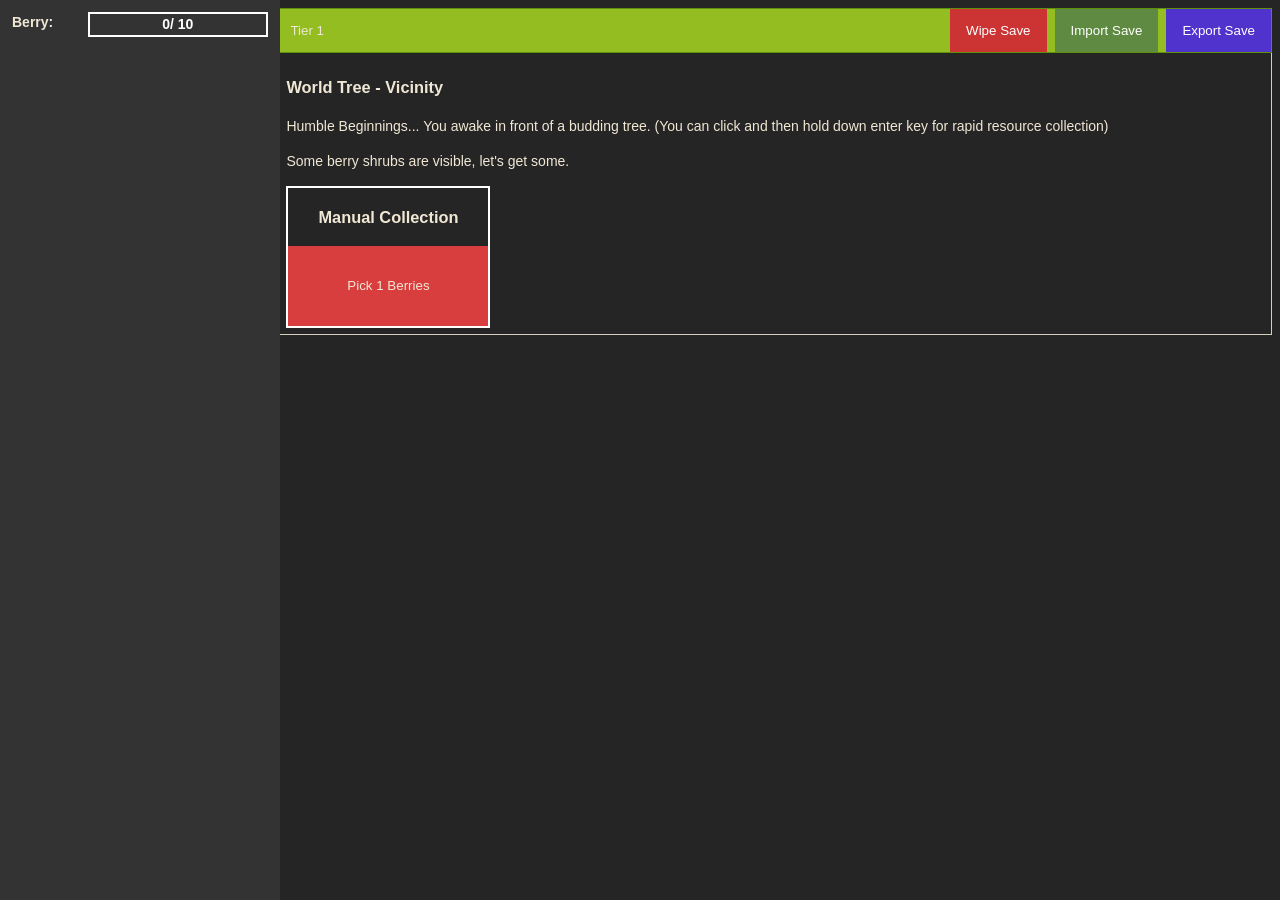
==== index.html @ 1d1f6457 "resource icon bar overhaul conquest disabled until rework done" ====
<!DOCTYPE html>
<html lang="en">
<head>
    <meta charset="UTF-8">
    <meta name="viewport" content="width=device-width, initial-scale=1.0">
    <title>Idle Prototype 0.4.0</title>
    <link rel="stylesheet" href="./css/main.css">
</head>
<body>
    <div id="notification" style="
    display:none;
    position:fixed;
    top:20px;
    left:50%;
    transform:translateX(-50%);
    background:#222;
    color:#fff;
    padding:10px 24px;
    border-radius:6px;
    font-size:1.1em;
    z-index:1000;
    box-shadow:0 2px 8px rgba(0,0,0,0.2);
    transition:opacity 0.3s;">
        <span id="notification-message"></span>
        <button id="notification-close" style="margin-left:10px;">&times;</button>
    </div>
    <div class="icon-bar" id="res_bar">
        
    </div>

    <div class="main">
        <div class="tab">
            <button class="tablinks" onclick="openTab(event, 'Tier_1')" id="defaultTab">Tier 1</button>
            <button class="tablinks" onclick="openTab(event, 'Heroes')" id="heroTab" style="display: none;">Heroes</button>
            <button class="tablinks" onclick="openTab(event, 'Conquest')" style="display: none;">Conquest</button>
            <button class="tablinks" onclick="openTab(event, 'TechTree')" id="techTreeTab" style="display: none;">Tech Tree</button>
            <button id="export_save_btn" onclick="export_save()" style="float:right; background:rgb(79, 51, 204); color:#fff; margin-left:8px;">Export Save</button>
            <button id="import_save_btn" onclick="import_save()" style="float:right; background:rgb(94, 138, 66); color:#fff; margin-left:8px;">Import Save</button>
            <button id="wipe_save_btn" onclick="wipe_save()" style="float:right; background:#c33; color:#fff;">Wipe Save</button>
        </div>

        <div id="Tier_1" class="tabcontent">
            <h3>World Tree - Vicinity</h3>
            <p>Humble Beginnings... You awake in front of a budding tree. (You can click and then hold down enter key for rapid resource collection)</p>
            <p>Some berry shrubs are visible, let's get some.</p>
            <div class="tier-action-bar-list">
            <div class="action-bar">
                <h3>Manual Collection</h3>
                <button class="berryButton unlockable" id="berry_add" onclick="gain_resource('berry', berry.act_rate + berry.bonuses.act_rate)" style="display: none;">Pick 1 Berries</button>
                <button class="logButton unlockable" id="log_add" onclick="gain_resource('log', log.act_rate + log.bonuses.act_rate)" style="display: none;">Pick 1 Twig(s)</button>
                <button class="ilarunButton unlockable" id="ilarun_add" onclick="buy_pop('ilarun', 1)" style="display: none;">Host 1 Ilarun(s)<br>(Cost: 100 Berries)</button>
                <button class="ashElfButton unlockable" id="ash_elf_add" onclick="buy_pop('ash_elf', 1)" style="display: none;">Host 1 Ash Elf<br>(Cost: 100 Berries & Logs)</button>
            </div>
            <div class="action-bar unlockable" style="display: none;" id="building_action_bar">
                <h3>Buildings</h3>
                <button class="berryButton unlockable" id="berry_storage_add" style="display: none;" onclick="buy_building('berry_basket', 1)">Make Berry Basket (T1/Cost:10 Logs)</button>
                <button class="berryButton unlockable" id="berry_storage_2_add" style="display: none;" onclick="buy_building('granary', 1)">Build Granary (T1.5/Cost:75 Logs)</button>
                <button class="logButton unlockable" id="log_storage_add" style="display: none;" onclick="buy_building('log_stack', 1)">Set Log Stack (T1/Cost:10 Berries)</button>
                <button class="logButton unlockable" id="log_storage_2_add" style="display: none;" onclick="buy_building('lumber_yard', 1)">Build Lumber Yard (T1.5/Cost:75 Berries)</button>
                <button class="ilarunButton unlockable" id="ilarun_storage_add" style="display: none;" onclick="buy_building('warren', 1)">Dig Ilarun Warren (T1/Cost:100 Logs)</button>
                <button class="ilarunButton unlockable" id="ilarun_storage_2_add" style="display: none;" onclick="buy_building('hamlet', 1)" style="display: none;">Establish Hamlet (T1.5/Cost:125 Berries & Logs)</button>
                <button class="ashElfButton unlockable" id="ash_elf_storage_add" style="display: none;" onclick="buy_building('ashen_abode', 1)" style="display: none;">Build Ashen Abode (T1/Cost:25 Logs & 5 Ash Pottery)</button>
                <button class="ashPotteryButton unlockable" id="ash_pottery_storage_add" style="display: none;" onclick="buy_building('ash_market', 1)" style="display: none;">Establish Ash Market (T1/Cost:10 Berry Cider)</button>
                <button class="berryCiderButton unlockable" id="berry_cider_storage_add" style="display: none;" onclick="buy_building('cellar', 1)" style="display: none;">Dig Cellar (T1/Cost:10 Ash Pottery)</button>
            </div>
            <div class="action-bar unlockable" style="display: none;" id="ilarun_action_bar">
                <h3>Ilaruns</h3>
                <button class="berryButton unlockable" id="berry_worker_add" style="display: none;" onclick="buy_pop('forager', 1)">Train Forager (T1/Cost:100 Berries / 1 Ilarun)</button>
                <button class="logButton unlockable" id="log_worker_add" style="display: none;" onclick="buy_pop('logger', 1)">Train Logger (T1/Cost:100 Logs / 1 Ilarun)</button>
                <button class="ilarunButton unlockable" id="berry_worker_remove" style="display: none;" onclick="sell_pop('forager', 1)">Dismiss Forager (No Refund!)</button>
                <button class="ilarunButton unlockable" id="log_worker_remove" style="display: none;" onclick="sell_pop('logger', 1)">Dismiss Logger (No Refund!)</button>
                <button class="influenceButton unlockable" id="baroness_add" style="display: none;" onclick="buy_pop('baroness', 1)">Elect Baroness (T1/Cost:250 Berries & 100 Logs)</button>
            </div>
            <div class="action-bar unlockable" style="display: none;" id="ash_elf_action_bar">
                <h3>Ash Elves</h3>
                <button class="berryCiderButton" id="berry_cider_worker_add" style="display: block;" onclick="buy_pop('berrybrewer', 1)">Train Berry Brewer (T1/Cost:200 Berries / 1 Ash Elf)</button>
                <button class="ashPotteryButton" id="ash_pottery_worker_add" style="display: block;" onclick="buy_pop('ashcrafter', 1)">Train Ash Crafter (T1/Cost:200 Logs / 1 Ash Elf)</button>
                <button class="ashElfButton" id="berry_cider_worker_remove" style="display: block;" onclick="sell_pop('berrybrewer', 1)">Dismiss Berry Brewer (No Refund!)</button>
                <button class="ashElfButton" id="ash_pottery_worker_remove" style="display: block;" onclick="sell_pop('ashcrafter', 1)">Dismiss Ash Crafter (No Refund!)</button>
                <button class="influenceButton" id="ashen_maiden_add" style="display: block;" onclick="buy_pop('ashen_maiden', 1)">Elect Ashen Maiden (T1/Cost:100 Berries, 250 Logs, 10 Berry Cider, 10 Ash Pottery)</button>
            </div>
            </div>
            <div class="unlockable" id="log_harvest" style="display: none;">
                <h3>Of Baskets and Stacks</h3>
                <p>Your hands are full of berries... we need to make some permanent storages.</p>
            </div>
            <div class="unlockable" id="tier1_2_storage" style="display: none;">
                <h3>Not enough mine- I mean storage space</h3>
                <p>We can't hold all our resources with just baskets and stacks, we need a proper space!</p>
            </div>
            <div class="unlockable" id="ilarun_recruit" style="display: none;">
                <h3>Ilaruns</h3>
                <p><span class="ilaruns">40</span>% of the Ilarun's total population can work. You can maintain <span class="ilaruns">1</span> Ilarun Baroness per <span class="ilaruns">10</span> workers cap (Without modifiers).</p>
                <p>Each idle Ilarun consumes <span class="berry">0.1 Berries per second</span>, each worker Ilarun consumes <span class="berry">0.25 Berries per second</span>. Each idle Ilarun produces 0.01 Ilarun per second.</p> 
            </div>
            <div class="unlockable" id="baroness_tech" style="display: none;">
                <h3>A matter of prestige</h3>
                <p>With a small community forming, the Ilaruns elected their own subleader of sorts. They also start to expand the community on their own as well!</p>
                <p><span class="influence">Influence</span> is used to unlock more complex features and upgrade existing ones. One of the features currently available to you is hiring heroes.</p>
            </div>
            <div class="unlockable" id="ash_elf" style="display: none;">
                <h3>Ash Elves Join</h3>
                <p>With Leyliasion reclaimed, a group of pale ash skinned elves join your growing settlement.</p>
                <p><span class="ashelf">50</span>% of the Ash Elf's total population can work. You can maintain <span class="ashelf">1</span> Ash Elf Maiden per <span class="ashelf">12</span> workers cap (Without modifiers).</p>
                <p>Each idle Ash Elf consumes <span class="berry">0.2 Berries</span> and <span class="log">0.1 Logs</span> per second.</p>
                <p>Upkeep for each worker type is as follows:</p>
                <p></p> 
            </div>
        </div>

        <div id="Heroes" class="tabcontent">
            <h2>Retinue Management</h2>
            <p>In here, you may hire, train or level up your heroes. Heroes usually require influence or some kind of threshold to advance/hire.
                One of the first heroes you can hire is Cilia, the Bunny Knight. Each hero also has "color affinity". Heroes with allied
                color affinity will unlock synergy bonuses and such! Doesn't mean you can't just go on and unlock everything still. However heroes
                require hefty influence investment, so make them count.
            </p>
            <p>Perks do not have to be unlocked in particular order, but hiring must come first always.</p>
            <div class="hero_tab white_black" id="cilia_tab">
                <div class="hero_tab_internal">
                    <div class="hero_tab_internal_desc">
                        <h3>Cilia, the Bunny Knight</h3>
                        <h4>Type - Ilarun Noble Knight</h4>
                        <h4>Color Identity: <span class="virtue">Virtue 1</span> / <span class="nobility">Nobility 1</span></h4>
                        <i>Does she have any clue what she's doing?</i>
                        <p>-Perks-</p>
                        <p><span class="perk">On Hire</span>: Generates <span class="influence">0.5</span> influence by base. Also <span class="positive_bonus">+1</span> to number of Ilaruns per Warren.</p>
                        <p><span class="perk">Peasant Levy</span>: Increases the maximum number of Ilaruns held by Warrens by another <span class="positive_bonus">+2</span>.</p>
                        <p><span class="perk">Squire Cohort</span>: Unlocks <span class="feature_unlock">Squires</span>, also grants <span class="influence">+0.1</span> influence gain per Baroness.</p>
                        <p>Squires require <span class="influence">influence</span> to upkeep, but grants additional population branches.</p>
                        <p>Unlocks <span class="feature_unlock">Conquest</span> tab.</p>
                        <p><span class="perk">Serfdom</span>: Upkeep of each Idle/Worker Ilaruns are decreased by <span class="berry">0.05</span>.</p>
                        <p><span class="perk">Kingdom</span>: 1.) Unlocks the construction of <span class="feature_unlock">Hamlets</span>, Tier 1.5 Ilarun Pop Building.</p>
                        <p>2.) Number of Worker Max required for each Baroness is decreased by <span class="positive_bonus">-1</span>.</p>
                        <p><span class="virtue">(2) requires Virtue 2 Affinity.</span></p>
                    </div>
                    <!----><button class="hero_button" id="cilia_perk4" onclick="purchase_perk('cilia', 'perk4', 'cilia_perk4')">Unlock <br>"Hamlets" for 500 Influence</button>
                    <!----><button class="hero_button" id="cilia_perk3" onclick="purchase_perk('cilia', 'perk3', 'cilia_perk3')">Unlock <br>"Serfdom" for 200 Influence</button>
                    <!----><button class="hero_button" id="cilia_perk2" onclick="purchase_perk('cilia', 'perk2', 'cilia_perk2')">Unlock <br>"Squire Cohort" for 200 Influence</button>
                    <!----><button class="hero_button" id="cilia_perk1" onclick="purchase_perk('cilia', 'perk1', 'cilia_perk1')">Unlock <br>"Peasant Levy" for 100 Influence</button>
                    <!----><button class="hero_button" id="hire_cilia" onclick="purchase_perk('cilia', 'on_hire', 'hire_cilia')">Hire Cilia for 50 Influence</button>
                </div>
            </div>
            <div class="hero_tab white_black" id="goldbeak_tab">
                <div class="hero_tab_internal">
                    <div class="hero_tab_internal_desc">
                        <h3>Goldbeak, the Griffin Prince</h3>
                        <h4>Type - Griffin Noble Heir</h4>
                        <h4>Color Identity: <span class="virtue">Virtue 1</span> / <span class="nobility">Nobility 1</span></h4>
                        <i>He's fat?</i>
                        <p>-Perks-</p>
                        <p><span class="perk">On Hire</span>: Generates <span class="power">+10</span> military power by base.</p>
                        <p><span class="perk">Aviary</span>: Grants <span class="power">+1</span> military power gain per Squire.</p>
                        <p><span class="perk">Enlist Pigeons</span>: Improves all Forager income by <span class="berry">+1</span>.</p>
                        <p><span class="perk">Prince of Talons</span>: Improves Cilia's On Hire perk by additional <span class="influence">+1.5</span> and <span class="ilaruns">+1</span> respectively.</p>
                        <p><span class="perk">Combined Arms</span>: For every perk unlocked from Cilia and Goldbeak combined,</p>
                        <p>Goldbeak generates additional <span class="power">+5</span> military power.</p>
                    </div>
                    <!----><button class="hero_button" id="goldbeak_perk4" onclick="purchase_perk('goldbeak', 'perk4', 'goldbeak_perk4')">Unlock <br>"Combined Arms" for 2500 Influence<br>(Req: 1 Territory)</button>
                    <!----><button class="hero_button" id="goldbeak_perk3" onclick="purchase_perk('goldbeak', 'perk3', 'goldbeak_perk3')">Unlock <br>"Prince of Talons" for 1000 Influence<br>(Req: Cilia Hired)</button>
                    <!----><button class="hero_button" id="goldbeak_perk2" onclick="purchase_perk('goldbeak', 'perk2', 'goldbeak_perk2')">Unlock <br>"Enlist Pigeons" for 500 Influence<br>(Req: Aviary)</button>
                    <!----><button class="hero_button" id="goldbeak_perk1" onclick="purchase_perk('goldbeak', 'perk1', 'goldbeak_perk1')">Unlock <br>"Aviary" for 500 Influence</button>
                    <!----><button class="hero_button" id="hire_goldbeak" onclick="purchase_perk('goldbeak', 'on_hire', 'hire_goldbeak')">Hire Goldbeak for 200 Influence<br>(Req: Squire Cohort)</button>
                </div>
            </div>
            <div class="hero_tab green" id="oak_oak_tab">
                <div class="hero_tab_internal">
                    <div class="hero_tab_internal_desc">
                        <h3>Oak-Oak, the Entling Brave</h3>
                        <h4>Type - Entling Adventurer</h4>
                        <h4>Color Identity: <span class="nature">Nature 1</span></h4>
                        <i>He's a chopping block with limbs</i>
                        <p>-Perks-</p>
                        <p><span class="perk">On Hire</span>: Generates <span class="power">+10</span> military power by base.</p>
                        <p><span class="perk">Aviary</span>: Grants <span class="power">+1</span> military power gain per Squire.</p>
                        <p><span class="perk">Enlist Pigeons</span>: Improves all Forager income by <span class="berry">+1</span>.</p>
                        <p><span class="perk">Prince of Talons</span>: Improves Cilia's On Hire perk by additional <span class="influence">+1.5</span> and <span class="ilaruns">+1</span> respectively.</p>
                        <p><span class="perk">Combined Arms</span>: For every perk unlocked from Cilia and Goldbeak combined,</p>
                        <p>Goldbeak generates additional <span class="power">+5</span> military power.</p>
                    </div>
                    <!----><button class="hero_button" id="oak_oak_perk4" onclick="purchase_perk('oak_oak', 'perk4', 'oak_oak_perk4')">Unlock <br>"Combined Arms" for 2500 Influence<br>(Req: 1 Territory)</button>
                    <!----><button class="hero_button" id="oak_oak_perk3" onclick="purchase_perk('oak_oak', 'perk3', 'oak_oak_perk3')">Unlock <br>"Prince of Talons" for 1000 Influence<br>(Req: Cilia Hired)</button>
                    <!----><button class="hero_button" id="oak_oak_perk2" onclick="purchase_perk('oak_oak', 'perk2', 'oak_oak_perk2')">Unlock <br>"Enlist Pigeons" for 500 Influence<br>(Req: Aviary)</button>
                    <!----><button class="hero_button" id="oak_oak_perk1" onclick="purchase_perk('oak_oak', 'perk1', 'oak_oak_perk1')">Unlock <br>"Aviary" for 500 Influence</button>
                    <!----><button class="hero_button" id="hire_oak_oak" onclick="purchase_perk('oak_oak', 'on_hire', 'hire_oak_oak')">Hire Oak-Oak for 100 Influence<br>(Req: Squire Cohort)</button>
                </div>
            </div>
        </div>

        <div id="Conquest" class="tabcontent">
            <h3>Welcome to Conquest</h3>
            <p>The land near the World Tree is fogged and barren. There lies dangerous critters which do not dare approach us, but requires use of force to clear out.</p>
            <p>Any unused, uninvested military power is <b>lost!</b></p>
            <p>You may click on a button to start conquering territories. Each territory provides unique one time bonuses or unlock features!</p>
            <div>
                <h3>Recruitment</h3>
                <p>You may recruit various types of troops below. Each troop type has different upkeep and requirements!</p>
                <div id="recruit_squire">
                    <p>Each squire requires <span class="influence" id="squire_upkeep_display">0.1</span> influence to maintain. They each generate <span class="power" id="squire_income_display">1</span> military power per second.</p>
                    <button class="militaryButton" id="squire_add" onclick="buy_pop('squire', 1)">Train Squire (T1/Cost: 10 Influence / 1 Ilarun)</button>
                    <button class="militaryButton" id="squire_remove" onclick="sell_pop('squire', 1)">Dismiss Squire (No Refund!)</button>
                </div>
            </div>
            <div id="territoryList" class="territoryList">
                <h1>Territories</h1>
                <div id="territory1" class="territory">
                    <h2>Morhaven</h2>
                    <h4>A vacant plain next to the World Tree</h4>
                    <p>Morhaven, when conquered, <span class="positive_bonus">doubles</span> the storage of <span class="berry">berry basket</span>, <span class="log">berry basket</span>, and income by <span class="ilaruns">foragers & loggers</span>.</p>
                    <p>This bonus is applied to base values, does not multiply value granted by other bonuses.</p>
                    <div id="t0_progress_bar" class="progress_bar"><div id="t0_progress" class="progress">0/100000</div></div>
                    <button class="militaryButton" id="target_t0" onclick="set_conquest_target('target_t0', 'morhaven')">Conquer Morhaven</button>
                </div>
                <div id="territory2" class="territory">
                    <h2>Leyliasion</h2>
                    <h4>An remnant of where Ash Elves lived</h4>
                    <p>Leyliasion, when conquered, <span class="positive_bonus">unlocks</span> the Ash Elf population, related techs and additional heroes.</p>
                    <div id="t1_progress_bar" class="progress_bar"><div id="t1_progress" class="progress">0/250000</div></div>
                    <button class="militaryButton" id="target_t1" onclick="set_conquest_target('target_t1', 'leyliasion')">Conquer Leyliasion</button>
                </div>
            </div>
        </div>

        <div id="TechTree" class="tabcontent">
            <h3>Tech Tree</h3>
            <p>Each column has set number of technologies you can unlock.</p>
            <p>There are no particular orders in which you can unlock the technologies, but you must unlock 6 technologies of a given column to unlock the next column.</p>
            <div class="techTree">
                <!--Column 1-->
                <div class="tech" id="tech11" style="grid-area: 1 / 1;">
                    <button class="tech_button" id="tech11_btn" onclick="purchase_tech('tech11', 'tech11_btn')">Improved Collection<br>(Cost: 50 Berries & Logs)</button>
                    <span class="tooltip-text">Increases manual collection of berries and logs by 1.</span>
                </div>
                <div class="tech" id="tech21" style="grid-area: 2 / 1;">
                    <button class="tech_button" id="tech21_btn" onclick="purchase_tech('tech21', 'tech21_btn')">Wintermark Efficiency<br>(Req: 100 Ilaruns)</button>
                    <span class="tooltip-text">Each Forager and Logger provides +10 bonus to capacity.</span>
                </div>
                <div class="tech" id="tech31" style="grid-area: 3 / 1;">
                    <button class="tech_button" id="tech31_btn" onclick="purchase_tech('tech31', 'tech31_btn')">Extra Bits<br>(Cost: 300 Berries & Logs)</button>
                    <span class="tooltip-text">Berry Baskets and Log Stacks produce 0.1 Berries or Wood.</span>
                </div>
                <div class="tech" id="tech41" style="grid-area: 4 / 1;">
                    <button class="tech_button" id="tech41_btn" onclick="purchase_tech('tech41', 'tech41_btn')">Gardens & Trestle<br>(Cost: 1,000 Berries & Logs)</button>
                    <span class="tooltip-text">Granaries and Lumber Yard produce 0.5 Berries or Wood.</span>
                </div>
                <!--Column 2-->
                
            </div>
        </div>
    </div>
    
    <script>const TICK = 100;</script>
    <!--<script>window.localStorage.clear();</script>-->
    <script src="./script/data/tier1_data.js"></script>
    <script src="./script/src/tier1_ui.js"></script>
    <script src="./script/src/tier1.js"></script>
    <script src="./script/src/core.js"></script>
    <script src="./script/src/hero.js"></script>
    <script src="./script/src/conquest.js"></script>
    <script src="./script/src/techtree.js"></script>
    <script>
        document.getElementById("defaultTab").click();
    </script>
</body>
</html>
---- css/main.css ----
body {
    font: 14px/1.5 "OpenSansRegular", "Helvetica Neue", Helvetica, Arial, sans-serif;
    color: #f0e7d5;
    background-color: #252525;
}

.main {
    margin-left: 21%;
}

/* Core Tabs and Styling */
.tab {
    overflow: hidden;
    border: 1px solid #5d910b;
    background-color: #93bd20;
}

.tab button {
    background-color: inherit;
    color: inherit;
    float: left;
    border: none;
    outline: none;
    cursor: pointer;
    padding: 14px 16px;
    transition: 0.3s;
}

.tab button:hover { background-color: #739d00; }
.tab button:active { background-color: #83ad10; }

.tabcontent {
    display: none;
    padding: 6px 12px;
    border: 1px solid #d7cfbe;
    border-top: none;
}

/* Resource Bar */
.icon-bar {
    height: 100%;
    width: 20%;
    position: fixed;
    top: 0;
    left: 0;
    overflow-x: hidden;
    background-color: #333;
    display: block;
    gap: 12px;
    padding: 12px;
}

.icon-bar p {
    display: block;
    text-align: center;
}

/** Tiers and Action Bars **/

.tier-action-bar-list {
    display: flex;
    gap: 10px;
}

.action-bar {
    border: 2px, solid, #fff;
    text-align: center;
}

/** Text Coloring **/
span,
.icon-bar p span {
    font-weight: bold;
}

.log { color: #159f12; }
.berry { color: #c94e4e; }
.ashpottery { color: #ddffdd; }
.berrycider { color: #a93e3e; }
.ilaruns { color: #2b90d3; }
.ashelf { color: #948a8a; }
.ilarun_worker { color: #dee04b; }
.influence { color: #874ca3; }
.power { color: #000; }
.perk { color: rgb(237,255,72); }
.virtue { color: #afafaf; }
.nobility { color: #2a2a2a; }
.nature { color: #7ac538}
.positive_bonus { color: #64dcec; }
.feature_unlock { color: #59ff75; }

.log_bar { background: #159f12; }
.berry_bar { background: #c94e4e; }
.ashpottery_bar { background: #ddffdd; }
.berrycider_bar { background: #a93e3e; }
.ilarun_bar { background: #2b90d3; }
.ashelf_bar { background: #948a8a; }
.influence_bar { background: #874ca3; }
.power_bar { background: #000; }

div.res_progress {
    height: 100%;
    width: 0%;
    text-align: center;
}

div.res_progress_bar { width: 70%; border: 2px solid #fff; }

.res_progress_text {
  position: relative;
  top: -100%;
  left: 0;
  width: 100%;
  height: 100%;
  display: flex;
  align-items: center;
  justify-content: center;
  color: #fff;
  font-weight: bold;
  pointer-events: none; /* clicks pass through */
  z-index: 1;
}

/** Custom Scrollbar **/
::-webkit-scrollbar { width: 10px; }
::-webkit-scrollbar-track { background: #555; }
::-webkit-scrollbar-thumb { background: #f0e7d5; }
::-webkit-scrollbar-thumb:hover { background: #bebebe; }

/* Conquest */
div.progress {
    background-color: #000;
    width: 0%;
    text-align: center;
}

div.progress_bar { width: 560px; }

.disabled_conquer_button {
    background-color: #292929;
    color: #c4beb3;
    border: none;
    outline: none;
    cursor: default;
    height: 60px;
    padding: 14px 16px;
}

.unlockable {
    padding: 0;
    margin: 0;
}

.unlockable button {
    display: inline-block;
}

/* Unified button base styles */
button.berryButton,
button.logButton,
button.ilarunButton,
button.influenceButton,
button.militaryButton,
button.berryLogButton,
button.ashPotteryButton,
button.berryCiderButton,
button.ashElfButton,
button.flButton {
    color: #f0e7d5;
    border: none;
    outline: none;
    cursor: pointer;
    height: 80px;
    padding: 16px 16px;
    transition: 0.3s;
    width: 200px;
}

/* Individual button colors */
button.berryButton { background-color: #d83e3e; }
button.berryButton:hover { background-color: #972b2b; }
button.berryButton:active { background-color: #af5656; }

button.logButton { background-color: #339e2f; }
button.logButton:hover { background-color: #276e25; }
button.logButton:active { background-color: #4d7e4b; }

button.ilarunButton { background-color: #206a9b; }
button.ilarunButton:hover { background-color: #304f63; }
button.ilarunButton:active { background-color: #255677; }

button.ashElfButton { background-color: #6e6a6a; }
button.ashElfButton:hover { background-color: #a8a6a6; }
button.ashElfButton:active { background-color: #5e5a5a; }

button.influenceButton { background-color: #82209b; }
button.influenceButton:hover { background-color: #573063; }
button.influenceButton:active { background-color: #702577; }

button.militaryButton { background-color: #3d3d3d; }
button.militaryButton:hover { background-color: #1a1a1a; }
button.militaryButton:active { background-color: #272727; }

button.ashPotteryButton { background-color: #9ea088; }
button.ashPotteryButton:hover { background-color: #73776a; }
button.ashPotteryButton:active { background-color: #4f574e; }

button.berryCiderButton { background-color: #ac4848; }
button.berryCiderButton:hover { background-color: #863333; }
button.berryCiderButton:active { background-color: #7e4242; }

/* Berry & Log Hybrid Gradient Button */
button.berryLogButton {
    background: linear-gradient(90deg, rgba(56,176,28,1) 0%, rgba(241,54,54,1) 100%);
}
button.berryLogButton:hover {
    background: linear-gradient(90deg, rgba(47,133,27,1) 0%, rgba(182,41,41,1) 100%);
}
button.berryLogButton:active {
    background: linear-gradient(90deg, rgba(93,195,69,1) 0%, rgba(214,91,91,1) 100%);
}

.white_black {
    background: linear-gradient(90deg, rgba(255,255,255,1) 27%, rgba(0,0,0,1) 83%);
}

.black_green {
    background: linear-gradient(90deg, rgba(0,0,0,1) 27%, rgb(55, 214, 40) 83%);
}

.green {
    background: rgba(56,176,28,1);
}

/* Hero Tab */
.hero_tab {
    border-radius: 5px;
    border-width: 2px;
    height: 320px;
    margin: 5px 0;
}

.hero_tab * { display: inline-block; }

.hero_tab_internal {
    background: #555;
    vertical-align: top;
    margin: 5px;
    border-radius: 5px;
    border-width: 2px;
    width: 99%;
    height: 310px;
}
.hero_tab_internal button { display: inline-block; }

.hero_tab_internal_desc * span {
    display: inline;
    margin: 0;
}
.hero_tab_internal_desc * {
    display: block;
    margin: 0 5px;
}

.hero_button,
.hero_button_disabled {
    border: 1px solid;
    border-radius: 5px;
    outline: none;
    height: 100%;
    width: 130px;
    padding: 14px 4px;
    float: right;
}

.hero_button {
    background-color: #fff;
    color: #3b3b3b;
    cursor: pointer;
    transition: 0.3s;
}
.hero_button:hover { background-color: #efefef; }
.hero_button:active { background-color: #cfcfcf; }

.hero_button_disabled {
    background-color: #969696;
    color: #272727;
    cursor: default;
}

/** Tech Tree **/
.techTree {
    display: grid;
    grid-template-rows: repeat(10, 120px);   /* 3 rows, each 120px tall */
    grid-template-columns: repeat(10, 120px);/* 3 columns, each 120px wide */
    gap: 16px;                             /* space between icons */
    padding: 10px;
    width: max-content;
}

.tech {
    width: 120px;
    height: 120px;
    position: relative;
    display: inline-block;
    align-items: center;
    justify-content: center;
}

.tech_button,
.tech_button_disabled {
    border: 1px solid;
    border-radius: 5px;
    outline: none;
    height: 100%;
    width: 130px;
    padding: 14px 4px;
    float: right;
}

.tech_button {
    background-color: #7fafcf;
    color: #3b3b3b;
    cursor: pointer;
    transition: 0.3s;
}
.tech_button:hover { background-color: #6f9fbf; }
.tech_button:active { background-color: #3f6f9f; }

.tech_button_disabled {
    background-color: #265676;
    color: #272727;
    cursor: default;
}

.tech_button_locked {
    background-color: #565626;
    color: #272727;
    cursor: default;
}

.tech .tooltip-text {
    visibility: hidden;
    opacity: 0;
    width: 160px;
    background: #333;
    color: #fff;
    text-align: center;
    border-radius: 6px;
    padding: 8px 0;
    position: absolute;
    z-index: 1;
    bottom: 125%; /* Position above the button */
    left: 50%;
    transform: translateX(-50%);
    transition: opacity 0.3s;
    pointer-events: none;
}

.tech:hover .tooltip-text {
    visibility: visible;
    opacity: 1;
}
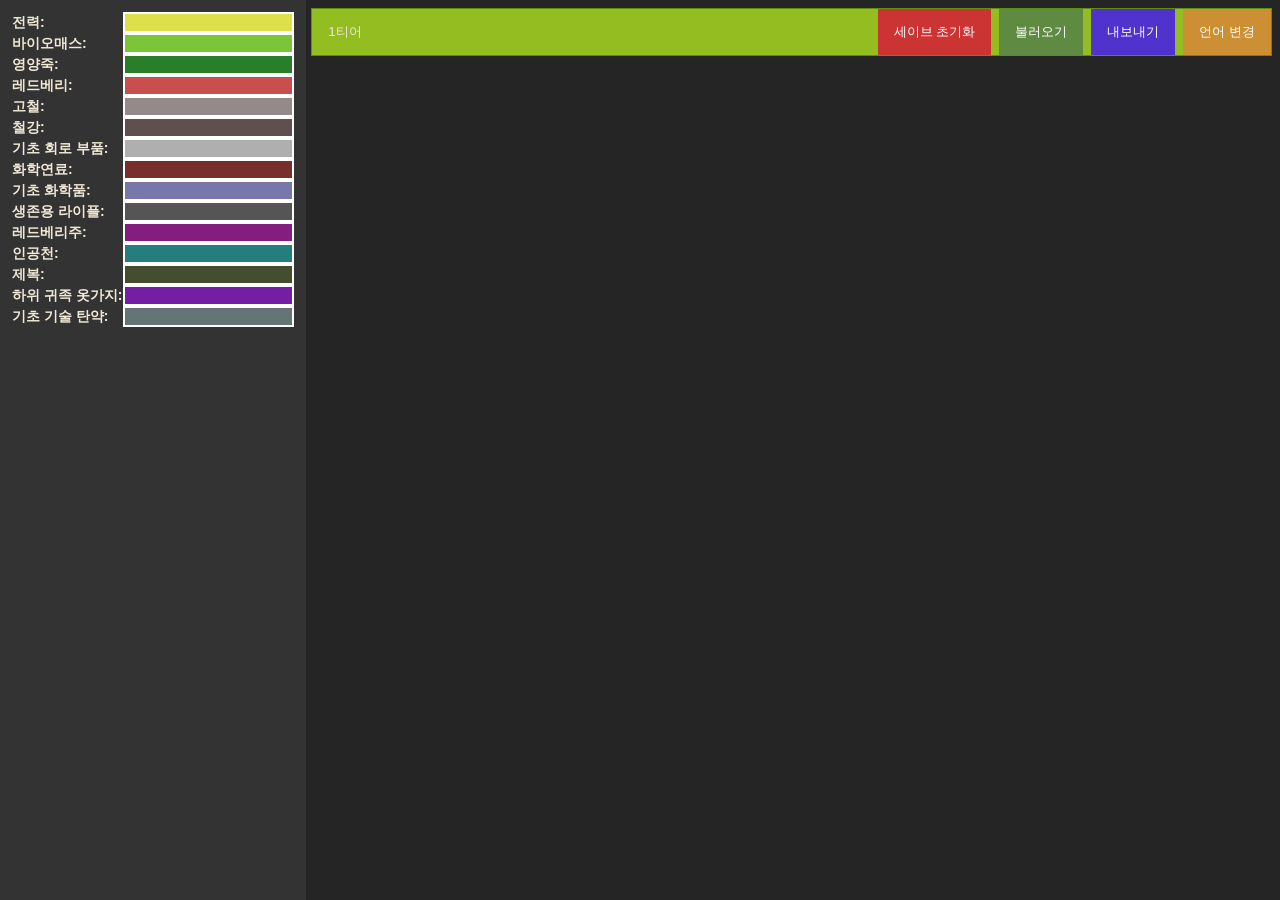
==== commit 5ad582fe: "start from 0.0.1a" ====
--- a/index.html
+++ b/index.html
@@ -3,26 +3,17 @@
 <head>
     <meta charset="UTF-8">
     <meta name="viewport" content="width=device-width, initial-scale=1.0">
-    <title>Idle Prototype 0.4.0</title>
+    <title>Post Mordium 0.0.1a</title>
     <link rel="stylesheet" href="./css/main.css">
 </head>
 <body>
-    <div id="notification" style="
-    display:none;
-    position:fixed;
-    top:20px;
-    left:50%;
-    transform:translateX(-50%);
-    background:#222;
-    color:#fff;
-    padding:10px 24px;
-    border-radius:6px;
-    font-size:1.1em;
-    z-index:1000;
-    box-shadow:0 2px 8px rgba(0,0,0,0.2);
-    transition:opacity 0.3s;">
-        <span id="notification-message"></span>
-        <button id="notification-close" style="margin-left:10px;">&times;</button>
+    <div id="notification" class="notification_top">
+        <span id="notification_message"></span>
+        <button id="notification_close" style="margin-left:10px;">&times;</button>
+    </div>
+    <div id="combat_notification" class="notification_bottom">
+        <span id="combat_notification_message"></span>
+        <button id="combat_notification_close" style="margin-left:10px;">&times;</button>
     </div>
     <div class="icon-bar" id="res_bar">
         
@@ -30,234 +21,23 @@
 
     <div class="main">
         <div class="tab">
-            <button class="tablinks" onclick="openTab(event, 'Tier_1')" id="defaultTab">Tier 1</button>
-            <button class="tablinks" onclick="openTab(event, 'Heroes')" id="heroTab" style="display: none;">Heroes</button>
-            <button class="tablinks" onclick="openTab(event, 'Conquest')" style="display: none;">Conquest</button>
-            <button class="tablinks" onclick="openTab(event, 'TechTree')" id="techTreeTab" style="display: none;">Tech Tree</button>
-            <button id="export_save_btn" onclick="export_save()" style="float:right; background:rgb(79, 51, 204); color:#fff; margin-left:8px;">Export Save</button>
-            <button id="import_save_btn" onclick="import_save()" style="float:right; background:rgb(94, 138, 66); color:#fff; margin-left:8px;">Import Save</button>
-            <button id="wipe_save_btn" onclick="wipe_save()" style="float:right; background:#c33; color:#fff;">Wipe Save</button>
+            <button id="tier1Tab" class="tablinks" onclick="openTab(event, 'tier1')" id="defaultTab">Tier 1</button>
+            <button id="changeLanguageBtn" onclick="changeLanguage()" style="float:right; background:rgb(204, 143, 51); color:#fff; margin-left:8px;">Change Language</button>
+            <button id="exportSaveBtn" onclick="exportSave()" style="float:right; background:rgb(79, 51, 204); color:#fff; margin-left:8px;">Export Save</button>
+            <button id="importSaveBtn" onclick="importSave()" style="float:right; background:rgb(94, 138, 66); color:#fff; margin-left:8px;">Import Save</button>
+            <button id="wipeSaveBtn" onclick="wipeSave()" style="float:right; background:#c33; color:#fff;">Wipe Save</button>
         </div>
 
-        <div id="Tier_1" class="tabcontent">
-            <h3>World Tree - Vicinity</h3>
-            <p>Humble Beginnings... You awake in front of a budding tree. (You can click and then hold down enter key for rapid resource collection)</p>
-            <p>Some berry shrubs are visible, let's get some.</p>
-            <div class="tier-action-bar-list">
-            <div class="action-bar">
-                <h3>Manual Collection</h3>
-                <button class="berryButton unlockable" id="berry_add" onclick="gain_resource('berry', berry.act_rate + berry.bonuses.act_rate)" style="display: none;">Pick 1 Berries</button>
-                <button class="logButton unlockable" id="log_add" onclick="gain_resource('log', log.act_rate + log.bonuses.act_rate)" style="display: none;">Pick 1 Twig(s)</button>
-                <button class="ilarunButton unlockable" id="ilarun_add" onclick="buy_pop('ilarun', 1)" style="display: none;">Host 1 Ilarun(s)<br>(Cost: 100 Berries)</button>
-                <button class="ashElfButton unlockable" id="ash_elf_add" onclick="buy_pop('ash_elf', 1)" style="display: none;">Host 1 Ash Elf<br>(Cost: 100 Berries & Logs)</button>
-            </div>
-            <div class="action-bar unlockable" style="display: none;" id="building_action_bar">
-                <h3>Buildings</h3>
-                <button class="berryButton unlockable" id="berry_storage_add" style="display: none;" onclick="buy_building('berry_basket', 1)">Make Berry Basket (T1/Cost:10 Logs)</button>
-                <button class="berryButton unlockable" id="berry_storage_2_add" style="display: none;" onclick="buy_building('granary', 1)">Build Granary (T1.5/Cost:75 Logs)</button>
-                <button class="logButton unlockable" id="log_storage_add" style="display: none;" onclick="buy_building('log_stack', 1)">Set Log Stack (T1/Cost:10 Berries)</button>
-                <button class="logButton unlockable" id="log_storage_2_add" style="display: none;" onclick="buy_building('lumber_yard', 1)">Build Lumber Yard (T1.5/Cost:75 Berries)</button>
-                <button class="ilarunButton unlockable" id="ilarun_storage_add" style="display: none;" onclick="buy_building('warren', 1)">Dig Ilarun Warren (T1/Cost:100 Logs)</button>
-                <button class="ilarunButton unlockable" id="ilarun_storage_2_add" style="display: none;" onclick="buy_building('hamlet', 1)" style="display: none;">Establish Hamlet (T1.5/Cost:125 Berries & Logs)</button>
-                <button class="ashElfButton unlockable" id="ash_elf_storage_add" style="display: none;" onclick="buy_building('ashen_abode', 1)" style="display: none;">Build Ashen Abode (T1/Cost:25 Logs & 5 Ash Pottery)</button>
-                <button class="ashPotteryButton unlockable" id="ash_pottery_storage_add" style="display: none;" onclick="buy_building('ash_market', 1)" style="display: none;">Establish Ash Market (T1/Cost:10 Berry Cider)</button>
-                <button class="berryCiderButton unlockable" id="berry_cider_storage_add" style="display: none;" onclick="buy_building('cellar', 1)" style="display: none;">Dig Cellar (T1/Cost:10 Ash Pottery)</button>
-            </div>
-            <div class="action-bar unlockable" style="display: none;" id="ilarun_action_bar">
-                <h3>Ilaruns</h3>
-                <button class="berryButton unlockable" id="berry_worker_add" style="display: none;" onclick="buy_pop('forager', 1)">Train Forager (T1/Cost:100 Berries / 1 Ilarun)</button>
-                <button class="logButton unlockable" id="log_worker_add" style="display: none;" onclick="buy_pop('logger', 1)">Train Logger (T1/Cost:100 Logs / 1 Ilarun)</button>
-                <button class="ilarunButton unlockable" id="berry_worker_remove" style="display: none;" onclick="sell_pop('forager', 1)">Dismiss Forager (No Refund!)</button>
-                <button class="ilarunButton unlockable" id="log_worker_remove" style="display: none;" onclick="sell_pop('logger', 1)">Dismiss Logger (No Refund!)</button>
-                <button class="influenceButton unlockable" id="baroness_add" style="display: none;" onclick="buy_pop('baroness', 1)">Elect Baroness (T1/Cost:250 Berries & 100 Logs)</button>
-            </div>
-            <div class="action-bar unlockable" style="display: none;" id="ash_elf_action_bar">
-                <h3>Ash Elves</h3>
-                <button class="berryCiderButton" id="berry_cider_worker_add" style="display: block;" onclick="buy_pop('berrybrewer', 1)">Train Berry Brewer (T1/Cost:200 Berries / 1 Ash Elf)</button>
-                <button class="ashPotteryButton" id="ash_pottery_worker_add" style="display: block;" onclick="buy_pop('ashcrafter', 1)">Train Ash Crafter (T1/Cost:200 Logs / 1 Ash Elf)</button>
-                <button class="ashElfButton" id="berry_cider_worker_remove" style="display: block;" onclick="sell_pop('berrybrewer', 1)">Dismiss Berry Brewer (No Refund!)</button>
-                <button class="ashElfButton" id="ash_pottery_worker_remove" style="display: block;" onclick="sell_pop('ashcrafter', 1)">Dismiss Ash Crafter (No Refund!)</button>
-                <button class="influenceButton" id="ashen_maiden_add" style="display: block;" onclick="buy_pop('ashen_maiden', 1)">Elect Ashen Maiden (T1/Cost:100 Berries, 250 Logs, 10 Berry Cider, 10 Ash Pottery)</button>
-            </div>
-            </div>
-            <div class="unlockable" id="log_harvest" style="display: none;">
-                <h3>Of Baskets and Stacks</h3>
-                <p>Your hands are full of berries... we need to make some permanent storages.</p>
-            </div>
-            <div class="unlockable" id="tier1_2_storage" style="display: none;">
-                <h3>Not enough mine- I mean storage space</h3>
-                <p>We can't hold all our resources with just baskets and stacks, we need a proper space!</p>
-            </div>
-            <div class="unlockable" id="ilarun_recruit" style="display: none;">
-                <h3>Ilaruns</h3>
-                <p><span class="ilaruns">40</span>% of the Ilarun's total population can work. You can maintain <span class="ilaruns">1</span> Ilarun Baroness per <span class="ilaruns">10</span> workers cap (Without modifiers).</p>
-                <p>Each idle Ilarun consumes <span class="berry">0.1 Berries per second</span>, each worker Ilarun consumes <span class="berry">0.25 Berries per second</span>. Each idle Ilarun produces 0.01 Ilarun per second.</p> 
-            </div>
-            <div class="unlockable" id="baroness_tech" style="display: none;">
-                <h3>A matter of prestige</h3>
-                <p>With a small community forming, the Ilaruns elected their own subleader of sorts. They also start to expand the community on their own as well!</p>
-                <p><span class="influence">Influence</span> is used to unlock more complex features and upgrade existing ones. One of the features currently available to you is hiring heroes.</p>
-            </div>
-            <div class="unlockable" id="ash_elf" style="display: none;">
-                <h3>Ash Elves Join</h3>
-                <p>With Leyliasion reclaimed, a group of pale ash skinned elves join your growing settlement.</p>
-                <p><span class="ashelf">50</span>% of the Ash Elf's total population can work. You can maintain <span class="ashelf">1</span> Ash Elf Maiden per <span class="ashelf">12</span> workers cap (Without modifiers).</p>
-                <p>Each idle Ash Elf consumes <span class="berry">0.2 Berries</span> and <span class="log">0.1 Logs</span> per second.</p>
-                <p>Upkeep for each worker type is as follows:</p>
-                <p></p> 
-            </div>
-        </div>
-
-        <div id="Heroes" class="tabcontent">
-            <h2>Retinue Management</h2>
-            <p>In here, you may hire, train or level up your heroes. Heroes usually require influence or some kind of threshold to advance/hire.
-                One of the first heroes you can hire is Cilia, the Bunny Knight. Each hero also has "color affinity". Heroes with allied
-                color affinity will unlock synergy bonuses and such! Doesn't mean you can't just go on and unlock everything still. However heroes
-                require hefty influence investment, so make them count.
-            </p>
-            <p>Perks do not have to be unlocked in particular order, but hiring must come first always.</p>
-            <div class="hero_tab white_black" id="cilia_tab">
-                <div class="hero_tab_internal">
-                    <div class="hero_tab_internal_desc">
-                        <h3>Cilia, the Bunny Knight</h3>
-                        <h4>Type - Ilarun Noble Knight</h4>
-                        <h4>Color Identity: <span class="virtue">Virtue 1</span> / <span class="nobility">Nobility 1</span></h4>
-                        <i>Does she have any clue what she's doing?</i>
-                        <p>-Perks-</p>
-                        <p><span class="perk">On Hire</span>: Generates <span class="influence">0.5</span> influence by base. Also <span class="positive_bonus">+1</span> to number of Ilaruns per Warren.</p>
-                        <p><span class="perk">Peasant Levy</span>: Increases the maximum number of Ilaruns held by Warrens by another <span class="positive_bonus">+2</span>.</p>
-                        <p><span class="perk">Squire Cohort</span>: Unlocks <span class="feature_unlock">Squires</span>, also grants <span class="influence">+0.1</span> influence gain per Baroness.</p>
-                        <p>Squires require <span class="influence">influence</span> to upkeep, but grants additional population branches.</p>
-                        <p>Unlocks <span class="feature_unlock">Conquest</span> tab.</p>
-                        <p><span class="perk">Serfdom</span>: Upkeep of each Idle/Worker Ilaruns are decreased by <span class="berry">0.05</span>.</p>
-                        <p><span class="perk">Kingdom</span>: 1.) Unlocks the construction of <span class="feature_unlock">Hamlets</span>, Tier 1.5 Ilarun Pop Building.</p>
-                        <p>2.) Number of Worker Max required for each Baroness is decreased by <span class="positive_bonus">-1</span>.</p>
-                        <p><span class="virtue">(2) requires Virtue 2 Affinity.</span></p>
-                    </div>
-                    <!----><button class="hero_button" id="cilia_perk4" onclick="purchase_perk('cilia', 'perk4', 'cilia_perk4')">Unlock <br>"Hamlets" for 500 Influence</button>
-                    <!----><button class="hero_button" id="cilia_perk3" onclick="purchase_perk('cilia', 'perk3', 'cilia_perk3')">Unlock <br>"Serfdom" for 200 Influence</button>
-                    <!----><button class="hero_button" id="cilia_perk2" onclick="purchase_perk('cilia', 'perk2', 'cilia_perk2')">Unlock <br>"Squire Cohort" for 200 Influence</button>
-                    <!----><button class="hero_button" id="cilia_perk1" onclick="purchase_perk('cilia', 'perk1', 'cilia_perk1')">Unlock <br>"Peasant Levy" for 100 Influence</button>
-                    <!----><button class="hero_button" id="hire_cilia" onclick="purchase_perk('cilia', 'on_hire', 'hire_cilia')">Hire Cilia for 50 Influence</button>
-                </div>
-            </div>
-            <div class="hero_tab white_black" id="goldbeak_tab">
-                <div class="hero_tab_internal">
-                    <div class="hero_tab_internal_desc">
-                        <h3>Goldbeak, the Griffin Prince</h3>
-                        <h4>Type - Griffin Noble Heir</h4>
-                        <h4>Color Identity: <span class="virtue">Virtue 1</span> / <span class="nobility">Nobility 1</span></h4>
-                        <i>He's fat?</i>
-                        <p>-Perks-</p>
-                        <p><span class="perk">On Hire</span>: Generates <span class="power">+10</span> military power by base.</p>
-                        <p><span class="perk">Aviary</span>: Grants <span class="power">+1</span> military power gain per Squire.</p>
-                        <p><span class="perk">Enlist Pigeons</span>: Improves all Forager income by <span class="berry">+1</span>.</p>
-                        <p><span class="perk">Prince of Talons</span>: Improves Cilia's On Hire perk by additional <span class="influence">+1.5</span> and <span class="ilaruns">+1</span> respectively.</p>
-                        <p><span class="perk">Combined Arms</span>: For every perk unlocked from Cilia and Goldbeak combined,</p>
-                        <p>Goldbeak generates additional <span class="power">+5</span> military power.</p>
-                    </div>
-                    <!----><button class="hero_button" id="goldbeak_perk4" onclick="purchase_perk('goldbeak', 'perk4', 'goldbeak_perk4')">Unlock <br>"Combined Arms" for 2500 Influence<br>(Req: 1 Territory)</button>
-                    <!----><button class="hero_button" id="goldbeak_perk3" onclick="purchase_perk('goldbeak', 'perk3', 'goldbeak_perk3')">Unlock <br>"Prince of Talons" for 1000 Influence<br>(Req: Cilia Hired)</button>
-                    <!----><button class="hero_button" id="goldbeak_perk2" onclick="purchase_perk('goldbeak', 'perk2', 'goldbeak_perk2')">Unlock <br>"Enlist Pigeons" for 500 Influence<br>(Req: Aviary)</button>
-                    <!----><button class="hero_button" id="goldbeak_perk1" onclick="purchase_perk('goldbeak', 'perk1', 'goldbeak_perk1')">Unlock <br>"Aviary" for 500 Influence</button>
-                    <!----><button class="hero_button" id="hire_goldbeak" onclick="purchase_perk('goldbeak', 'on_hire', 'hire_goldbeak')">Hire Goldbeak for 200 Influence<br>(Req: Squire Cohort)</button>
-                </div>
-            </div>
-            <div class="hero_tab green" id="oak_oak_tab">
-                <div class="hero_tab_internal">
-                    <div class="hero_tab_internal_desc">
-                        <h3>Oak-Oak, the Entling Brave</h3>
-                        <h4>Type - Entling Adventurer</h4>
-                        <h4>Color Identity: <span class="nature">Nature 1</span></h4>
-                        <i>He's a chopping block with limbs</i>
-                        <p>-Perks-</p>
-                        <p><span class="perk">On Hire</span>: Generates <span class="power">+10</span> military power by base.</p>
-                        <p><span class="perk">Aviary</span>: Grants <span class="power">+1</span> military power gain per Squire.</p>
-                        <p><span class="perk">Enlist Pigeons</span>: Improves all Forager income by <span class="berry">+1</span>.</p>
-                        <p><span class="perk">Prince of Talons</span>: Improves Cilia's On Hire perk by additional <span class="influence">+1.5</span> and <span class="ilaruns">+1</span> respectively.</p>
-                        <p><span class="perk">Combined Arms</span>: For every perk unlocked from Cilia and Goldbeak combined,</p>
-                        <p>Goldbeak generates additional <span class="power">+5</span> military power.</p>
-                    </div>
-                    <!----><button class="hero_button" id="oak_oak_perk4" onclick="purchase_perk('oak_oak', 'perk4', 'oak_oak_perk4')">Unlock <br>"Combined Arms" for 2500 Influence<br>(Req: 1 Territory)</button>
-                    <!----><button class="hero_button" id="oak_oak_perk3" onclick="purchase_perk('oak_oak', 'perk3', 'oak_oak_perk3')">Unlock <br>"Prince of Talons" for 1000 Influence<br>(Req: Cilia Hired)</button>
-                    <!----><button class="hero_button" id="oak_oak_perk2" onclick="purchase_perk('oak_oak', 'perk2', 'oak_oak_perk2')">Unlock <br>"Enlist Pigeons" for 500 Influence<br>(Req: Aviary)</button>
-                    <!----><button class="hero_button" id="oak_oak_perk1" onclick="purchase_perk('oak_oak', 'perk1', 'oak_oak_perk1')">Unlock <br>"Aviary" for 500 Influence</button>
-                    <!----><button class="hero_button" id="hire_oak_oak" onclick="purchase_perk('oak_oak', 'on_hire', 'hire_oak_oak')">Hire Oak-Oak for 100 Influence<br>(Req: Squire Cohort)</button>
-                </div>
-            </div>
-        </div>
-
-        <div id="Conquest" class="tabcontent">
-            <h3>Welcome to Conquest</h3>
-            <p>The land near the World Tree is fogged and barren. There lies dangerous critters which do not dare approach us, but requires use of force to clear out.</p>
-            <p>Any unused, uninvested military power is <b>lost!</b></p>
-            <p>You may click on a button to start conquering territories. Each territory provides unique one time bonuses or unlock features!</p>
-            <div>
-                <h3>Recruitment</h3>
-                <p>You may recruit various types of troops below. Each troop type has different upkeep and requirements!</p>
-                <div id="recruit_squire">
-                    <p>Each squire requires <span class="influence" id="squire_upkeep_display">0.1</span> influence to maintain. They each generate <span class="power" id="squire_income_display">1</span> military power per second.</p>
-                    <button class="militaryButton" id="squire_add" onclick="buy_pop('squire', 1)">Train Squire (T1/Cost: 10 Influence / 1 Ilarun)</button>
-                    <button class="militaryButton" id="squire_remove" onclick="sell_pop('squire', 1)">Dismiss Squire (No Refund!)</button>
-                </div>
-            </div>
-            <div id="territoryList" class="territoryList">
-                <h1>Territories</h1>
-                <div id="territory1" class="territory">
-                    <h2>Morhaven</h2>
-                    <h4>A vacant plain next to the World Tree</h4>
-                    <p>Morhaven, when conquered, <span class="positive_bonus">doubles</span> the storage of <span class="berry">berry basket</span>, <span class="log">berry basket</span>, and income by <span class="ilaruns">foragers & loggers</span>.</p>
-                    <p>This bonus is applied to base values, does not multiply value granted by other bonuses.</p>
-                    <div id="t0_progress_bar" class="progress_bar"><div id="t0_progress" class="progress">0/100000</div></div>
-                    <button class="militaryButton" id="target_t0" onclick="set_conquest_target('target_t0', 'morhaven')">Conquer Morhaven</button>
-                </div>
-                <div id="territory2" class="territory">
-                    <h2>Leyliasion</h2>
-                    <h4>An remnant of where Ash Elves lived</h4>
-                    <p>Leyliasion, when conquered, <span class="positive_bonus">unlocks</span> the Ash Elf population, related techs and additional heroes.</p>
-                    <div id="t1_progress_bar" class="progress_bar"><div id="t1_progress" class="progress">0/250000</div></div>
-                    <button class="militaryButton" id="target_t1" onclick="set_conquest_target('target_t1', 'leyliasion')">Conquer Leyliasion</button>
-                </div>
-            </div>
-        </div>
-
-        <div id="TechTree" class="tabcontent">
-            <h3>Tech Tree</h3>
-            <p>Each column has set number of technologies you can unlock.</p>
-            <p>There are no particular orders in which you can unlock the technologies, but you must unlock 6 technologies of a given column to unlock the next column.</p>
-            <div class="techTree">
-                <!--Column 1-->
-                <div class="tech" id="tech11" style="grid-area: 1 / 1;">
-                    <button class="tech_button" id="tech11_btn" onclick="purchase_tech('tech11', 'tech11_btn')">Improved Collection<br>(Cost: 50 Berries & Logs)</button>
-                    <span class="tooltip-text">Increases manual collection of berries and logs by 1.</span>
-                </div>
-                <div class="tech" id="tech21" style="grid-area: 2 / 1;">
-                    <button class="tech_button" id="tech21_btn" onclick="purchase_tech('tech21', 'tech21_btn')">Wintermark Efficiency<br>(Req: 100 Ilaruns)</button>
-                    <span class="tooltip-text">Each Forager and Logger provides +10 bonus to capacity.</span>
-                </div>
-                <div class="tech" id="tech31" style="grid-area: 3 / 1;">
-                    <button class="tech_button" id="tech31_btn" onclick="purchase_tech('tech31', 'tech31_btn')">Extra Bits<br>(Cost: 300 Berries & Logs)</button>
-                    <span class="tooltip-text">Berry Baskets and Log Stacks produce 0.1 Berries or Wood.</span>
-                </div>
-                <div class="tech" id="tech41" style="grid-area: 4 / 1;">
-                    <button class="tech_button" id="tech41_btn" onclick="purchase_tech('tech41', 'tech41_btn')">Gardens & Trestle<br>(Cost: 1,000 Berries & Logs)</button>
-                    <span class="tooltip-text">Granaries and Lumber Yard produce 0.5 Berries or Wood.</span>
-                </div>
-                <!--Column 2-->
-                
-            </div>
+        <div id="tier1" class="tabcontent">
         </div>
     </div>
     
     <script>const TICK = 100;</script>
     <!--<script>window.localStorage.clear();</script>-->
-    <script src="./script/data/tier1_data.js"></script>
-    <script src="./script/src/tier1_ui.js"></script>
-    <script src="./script/src/tier1.js"></script>
+    <script src="./script/src/util.js"></script>
+    <script src="./script/data/lang.js"></script>
+    <script src="./script/data/stage1_data.js"></script>
     <script src="./script/src/core.js"></script>
-    <script src="./script/src/hero.js"></script>
-    <script src="./script/src/conquest.js"></script>
-    <script src="./script/src/techtree.js"></script>
     <script>
         document.getElementById("defaultTab").click();
     </script>
--- a/css/main.css
+++ b/css/main.css
@@ -5,7 +5,7 @@
 }
 
 .main {
-    margin-left: 21%;
+    margin-left: 24%;
 }
 
 /* Core Tabs and Styling */
@@ -36,10 +36,42 @@
     border-top: none;
 }
 
+.notification_top {
+    display:none;
+    position:fixed;
+    top:20px;
+    left:50%;
+    transform:translateX(-50%);
+    background:#222;
+    color:#fff;
+    padding:10px 24px;
+    border-radius:6px;
+    font-size:1.1em;
+    z-index:1000;
+    box-shadow:0 2px 8px rgba(0,0,0,0.2);
+    transition:opacity 0.3s;
+}
+
+.notification_bottom {
+    display:none;
+    position:fixed;
+    bottom: 20px;
+    left:50%;
+    transform:translateX(-50%);
+    background:#222;
+    color:#fff;
+    padding:10px 24px;
+    border-radius:6px;
+    font-size:1.1em;
+    z-index:1000;
+    box-shadow:0 2px 8px rgba(0,0,0,0.2);
+    transition:opacity 0.3s;
+}
+
 /* Resource Bar */
 .icon-bar {
     height: 100%;
-    width: 20%;
+    width: 22%;
     position: fixed;
     top: 0;
     left: 0;
@@ -73,40 +105,15 @@
     font-weight: bold;
 }
 
-.log { color: #159f12; }
-.berry { color: #c94e4e; }
-.ashpottery { color: #ddffdd; }
-.berrycider { color: #a93e3e; }
-.ilaruns { color: #2b90d3; }
-.ashelf { color: #948a8a; }
-.ilarun_worker { color: #dee04b; }
-.influence { color: #874ca3; }
-.power { color: #000; }
-.perk { color: rgb(237,255,72); }
-.virtue { color: #afafaf; }
-.nobility { color: #2a2a2a; }
-.nature { color: #7ac538}
-.positive_bonus { color: #64dcec; }
-.feature_unlock { color: #59ff75; }
-
-.log_bar { background: #159f12; }
-.berry_bar { background: #c94e4e; }
-.ashpottery_bar { background: #ddffdd; }
-.berrycider_bar { background: #a93e3e; }
-.ilarun_bar { background: #2b90d3; }
-.ashelf_bar { background: #948a8a; }
-.influence_bar { background: #874ca3; }
-.power_bar { background: #000; }
-
-div.res_progress {
+div.res-progress {
     height: 100%;
     width: 0%;
     text-align: center;
 }
 
-div.res_progress_bar { width: 70%; border: 2px solid #fff; }
-
-.res_progress_text {
+div.progress-bar { width: 60%; border: 2px solid #fff; }
+
+.res-text {
   position: relative;
   top: -100%;
   left: 0;
@@ -159,6 +166,7 @@
 button.berryButton,
 button.logButton,
 button.ilarunButton,
+button.woodenWeaponryButton,
 button.influenceButton,
 button.militaryButton,
 button.berryLogButton,
@@ -185,6 +193,10 @@
 button.logButton:hover { background-color: #276e25; }
 button.logButton:active { background-color: #4d7e4b; }
 
+button.woodenWeaponryButton { background-color: #318160; }
+button.woodenWeaponryButton:hover { background-color: #2d685b; }
+button.woodenWeaponryButton:active { background-color: #254937; }
+
 button.ilarunButton { background-color: #206a9b; }
 button.ilarunButton:hover { background-color: #304f63; }
 button.ilarunButton:active { background-color: #255677; }
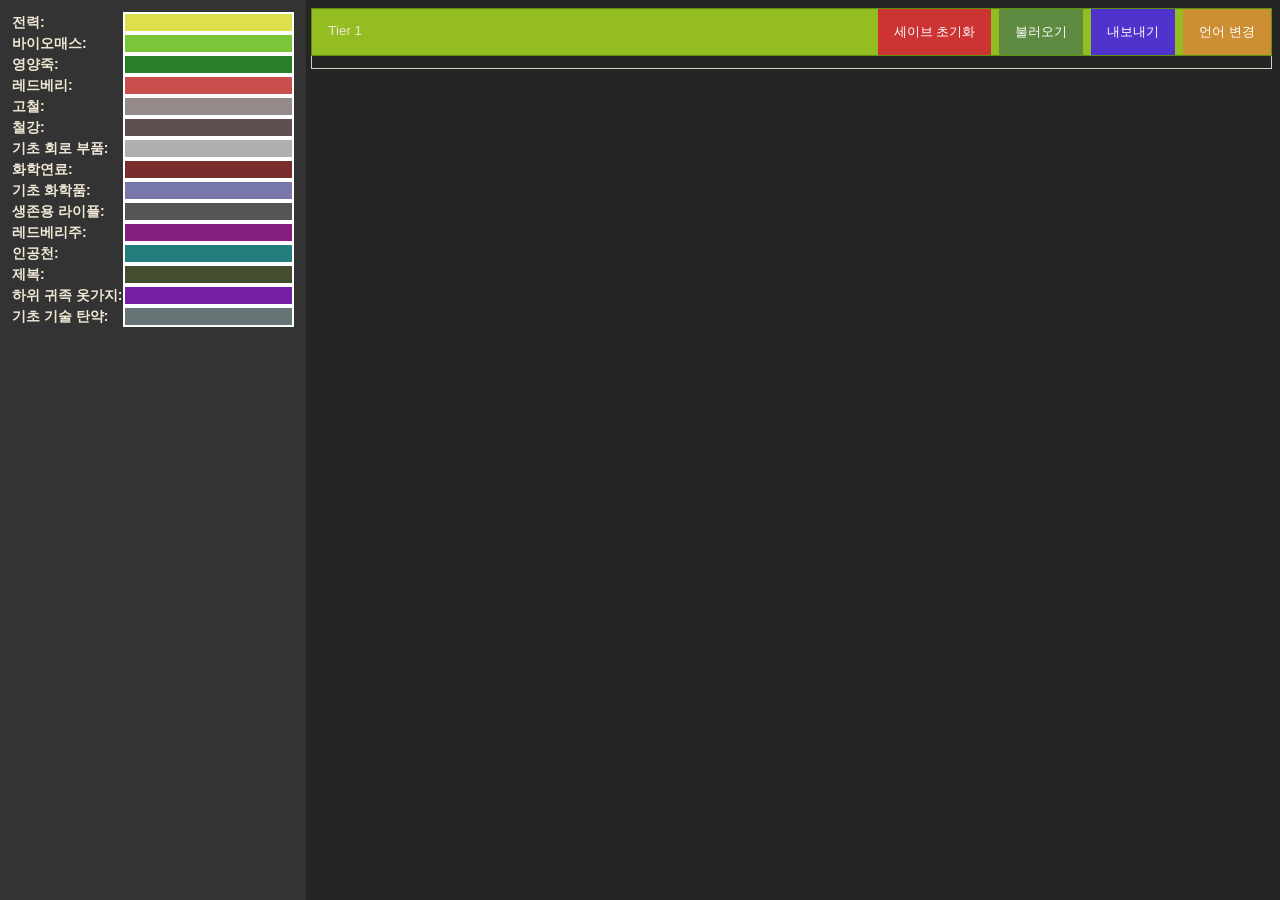
==== commit 7f0528ba: "changed index.html" ====
--- a/index.html
+++ b/index.html
@@ -3,7 +3,7 @@
 <head>
     <meta charset="UTF-8">
     <meta name="viewport" content="width=device-width, initial-scale=1.0">
-    <title>Post Mordium 0.0.1a</title>
+    <title>Post Mordium 0.0.1 alpha</title>
     <link rel="stylesheet" href="./css/main.css">
 </head>
 <body>
@@ -21,7 +21,7 @@
 
     <div class="main">
         <div class="tab">
-            <button id="tier1Tab" class="tablinks" onclick="openTab(event, 'tier1')" id="defaultTab">Tier 1</button>
+            <button id="defaultTab" class="tablinks" onclick="openTab(event, 'tier1')">Tier 1</button>
             <button id="changeLanguageBtn" onclick="changeLanguage()" style="float:right; background:rgb(204, 143, 51); color:#fff; margin-left:8px;">Change Language</button>
             <button id="exportSaveBtn" onclick="exportSave()" style="float:right; background:rgb(79, 51, 204); color:#fff; margin-left:8px;">Export Save</button>
             <button id="importSaveBtn" onclick="importSave()" style="float:right; background:rgb(94, 138, 66); color:#fff; margin-left:8px;">Import Save</button>
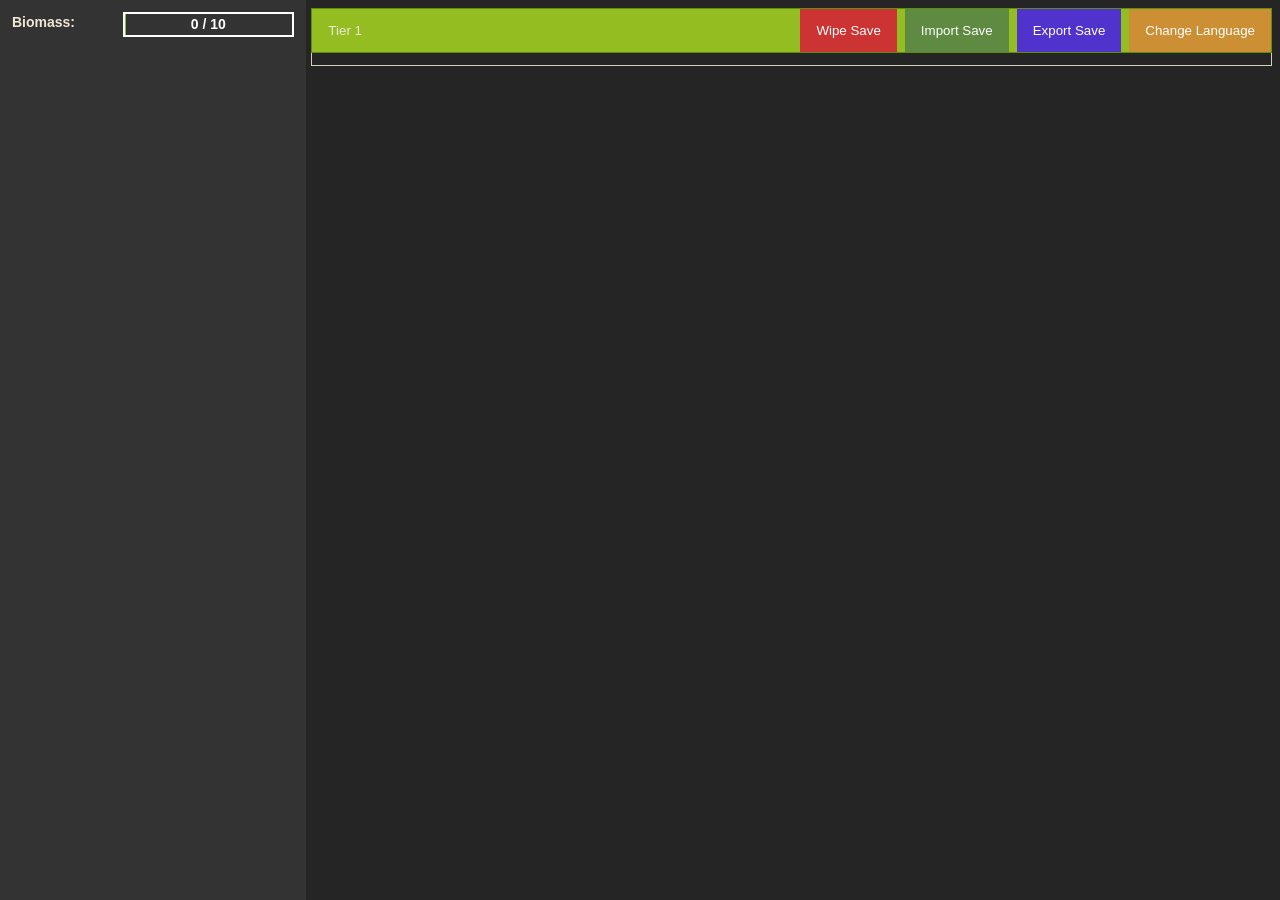
==== commit 6ad7d6a2: "0.0.2a" ====
--- a/index.html
+++ b/index.html
@@ -3,7 +3,7 @@
 <head>
     <meta charset="UTF-8">
     <meta name="viewport" content="width=device-width, initial-scale=1.0">
-    <title>Post Mordium 0.0.1 alpha</title>
+    <title>Post Mordium 0.0.2a</title>
     <link rel="stylesheet" href="./css/main.css">
 </head>
 <body>
@@ -35,8 +35,11 @@
     <script>const TICK = 100;</script>
     <!--<script>window.localStorage.clear();</script>-->
     <script src="./script/src/util.js"></script>
+    <script src="./script/data/data.js"></script>
+    <script src="./script/data/ui_data.js"></script>
     <script src="./script/data/lang.js"></script>
     <script src="./script/data/stage1_data.js"></script>
+    <script src="./script/src/stage1.js"></script>
     <script src="./script/src/core.js"></script>
     <script>
         document.getElementById("defaultTab").click();
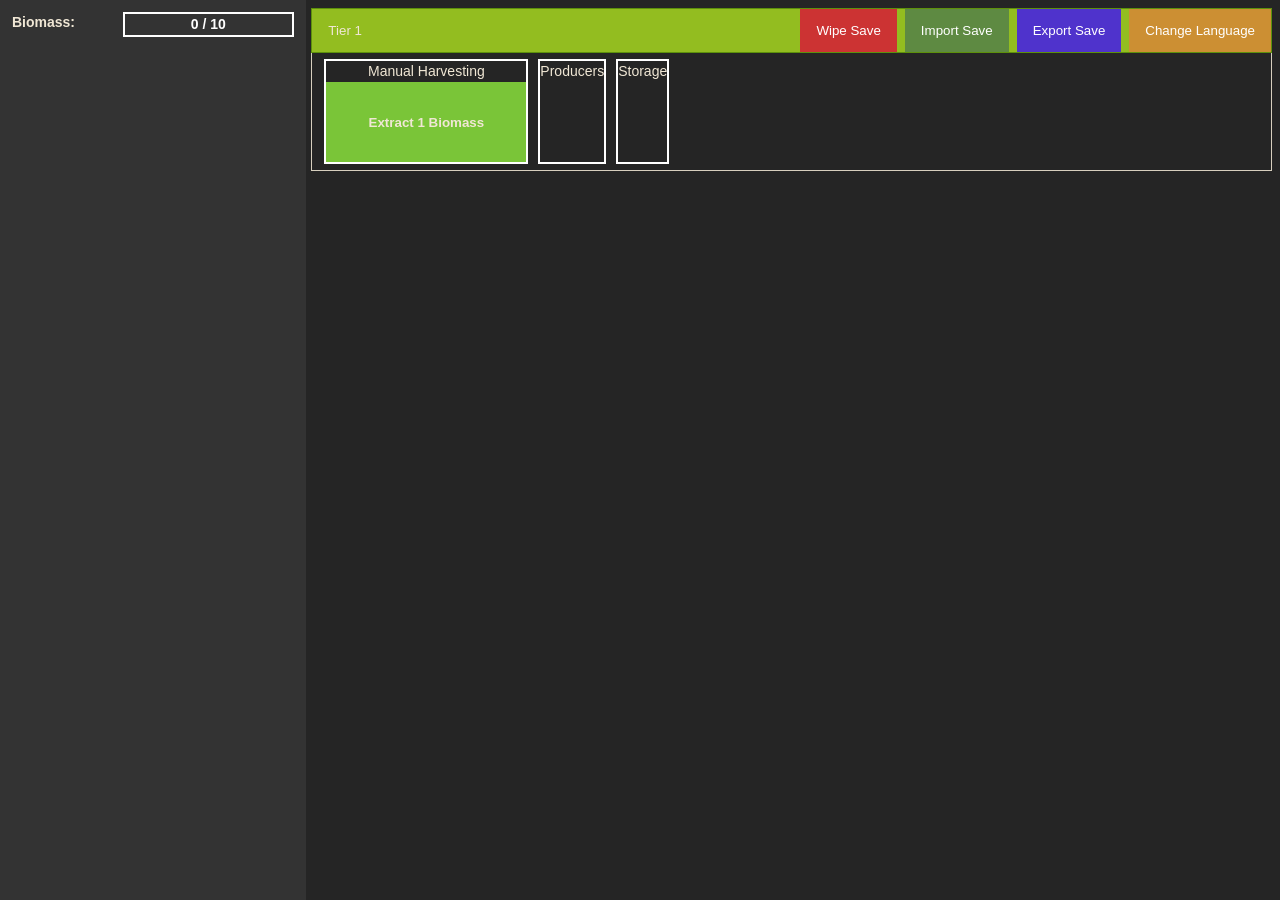
==== commit 34a11edc: "0.0.2a #1 resource data <-> ui structure set next up buildings & pop" ====
--- a/index.html
+++ b/index.html
@@ -29,17 +29,27 @@
         </div>
 
         <div id="tier1" class="tabcontent">
+                <div id="t1story">
+                </div>
+                <div id="t1actions" class="tier-action-bar-list">
+                    <div id="t1manual" class="action-bar"></div>
+                    <div id="t1producer" class="action-bar"></div>
+                    <div id="t1storage" class="action-bar"></div>
+                </div>
         </div>
     </div>
     
     <script>const TICK = 100;</script>
-    <!--<script>window.localStorage.clear();</script>-->
+    <!--<script>window.localStorage.clear();</script>--> <!--Order-->
     <script src="./script/src/util.js"></script>
-    <script src="./script/data/data.js"></script>
+    <script src="./script/data/lang.js"></script> 
+
+    <script src="./script/data/data.js"></script> 
+    <script src="./script/data/tier1_data.js"></script>
+
     <script src="./script/data/ui_data.js"></script>
-    <script src="./script/data/lang.js"></script>
-    <script src="./script/data/stage1_data.js"></script>
-    <script src="./script/src/stage1.js"></script>
+
+    <script src="./script/src/tier1.js"></script>
     <script src="./script/src/core.js"></script>
     <script>
         document.getElementById("defaultTab").click();
--- a/css/main.css
+++ b/css/main.css
@@ -99,7 +99,6 @@
     text-align: center;
 }
 
-/** Text Coloring **/
 span,
 .icon-bar p span {
     font-weight: bold;
@@ -158,21 +157,7 @@
     margin: 0;
 }
 
-.unlockable button {
-    display: inline-block;
-}
-
 /* Unified button base styles */
-button.berryButton,
-button.logButton,
-button.ilarunButton,
-button.woodenWeaponryButton,
-button.influenceButton,
-button.militaryButton,
-button.berryLogButton,
-button.ashPotteryButton,
-button.berryCiderButton,
-button.ashElfButton,
 button.flButton {
     color: #f0e7d5;
     border: none;
@@ -220,29 +205,6 @@
 button.berryCiderButton { background-color: #ac4848; }
 button.berryCiderButton:hover { background-color: #863333; }
 button.berryCiderButton:active { background-color: #7e4242; }
-
-/* Berry & Log Hybrid Gradient Button */
-button.berryLogButton {
-    background: linear-gradient(90deg, rgba(56,176,28,1) 0%, rgba(241,54,54,1) 100%);
-}
-button.berryLogButton:hover {
-    background: linear-gradient(90deg, rgba(47,133,27,1) 0%, rgba(182,41,41,1) 100%);
-}
-button.berryLogButton:active {
-    background: linear-gradient(90deg, rgba(93,195,69,1) 0%, rgba(214,91,91,1) 100%);
-}
-
-.white_black {
-    background: linear-gradient(90deg, rgba(255,255,255,1) 27%, rgba(0,0,0,1) 83%);
-}
-
-.black_green {
-    background: linear-gradient(90deg, rgba(0,0,0,1) 27%, rgb(55, 214, 40) 83%);
-}
-
-.green {
-    background: rgba(56,176,28,1);
-}
 
 /* Hero Tab */
 .hero_tab {
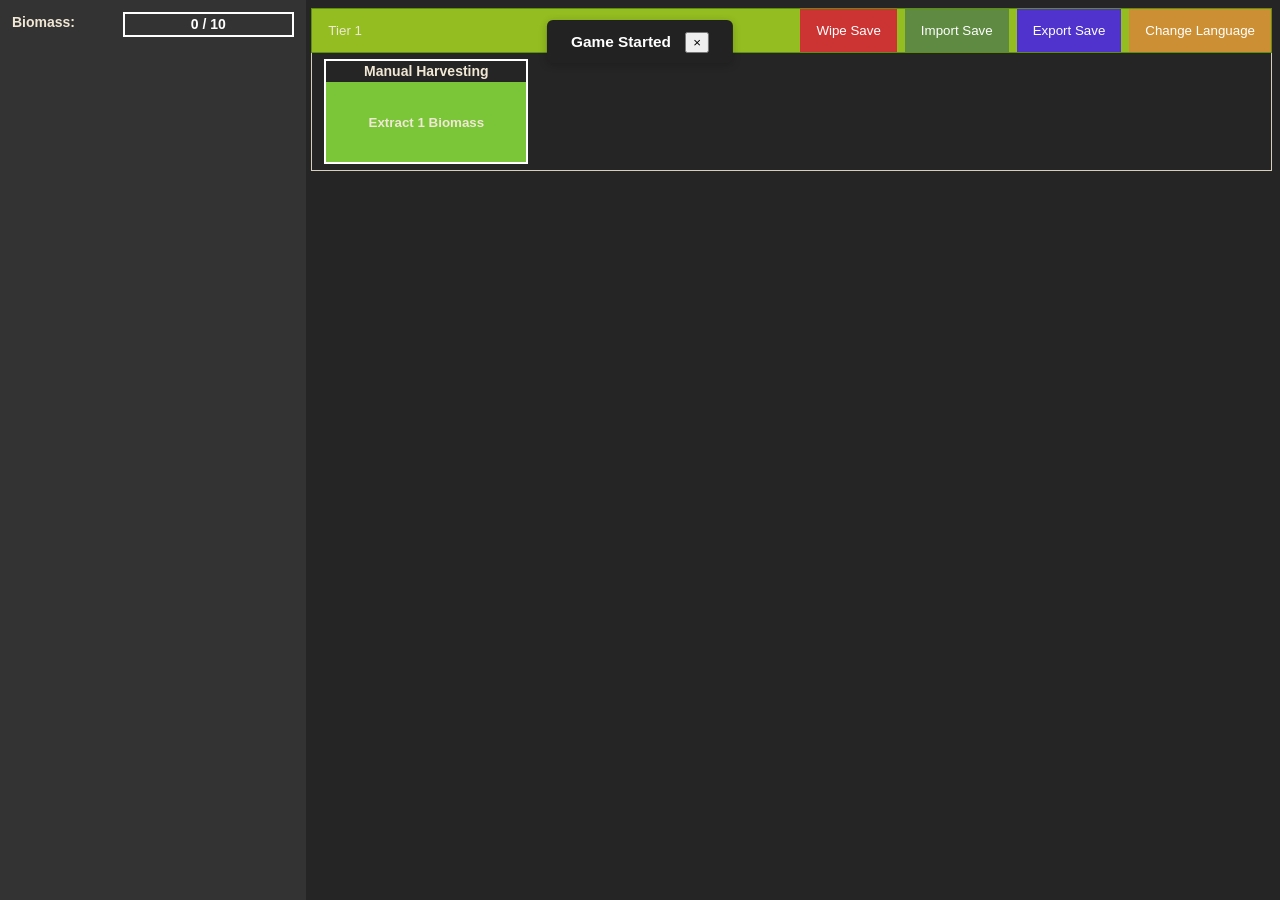
==== commit e734ae2f: "0.0.2c" ====
--- a/index.html
+++ b/index.html
@@ -3,7 +3,7 @@
 <head>
     <meta charset="UTF-8">
     <meta name="viewport" content="width=device-width, initial-scale=1.0">
-    <title>Post Mordium 0.0.2a</title>
+    <title>Post Mordium 0.0.2c</title>
     <link rel="stylesheet" href="./css/main.css">
 </head>
 <body>
@@ -32,9 +32,9 @@
                 <div id="t1story">
                 </div>
                 <div id="t1actions" class="tier-action-bar-list">
-                    <div id="t1manual" class="action-bar"></div>
-                    <div id="t1producer" class="action-bar"></div>
-                    <div id="t1storage" class="action-bar"></div>
+                    <div id="t1manual" class="action-bar"><span id="t1manual_text"></span></div>
+                    <div id="t1producer" class="action-bar" style="display: none;"><span id="t1producer_text"></span></div>
+                    <div id="t1storage" class="action-bar" style="display: none;"><span id="t1storage_text"></span></div>
                 </div>
         </div>
     </div>
